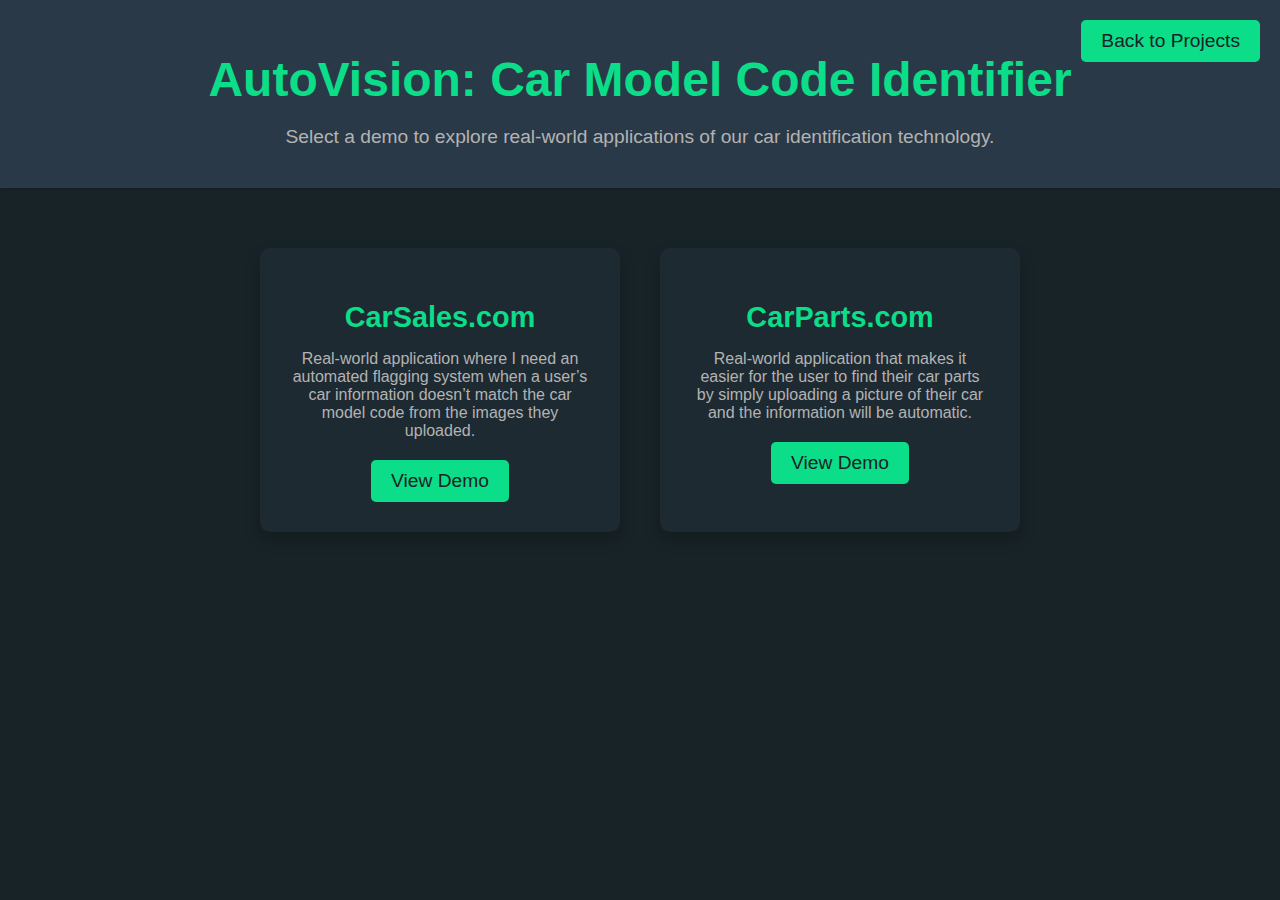
==== AutoVisiondemo.html @ 7e2e2445 "update website" ====
<!DOCTYPE html>
<html lang="en">
<head>
    <meta charset="UTF-8">
    <meta name="viewport" content="width=device-width, initial-scale=1.0">
    <title>AutoVision: Car Model Code Identifier</title>
    <link rel="stylesheet" href="css/landing.css">
    <link rel="stylesheet" href="css/AutoVisiondemo.css">
</head>
<body>
    <div class="header">
        <h1>AutoVision: Car Model Code Identifier</h1>
        <p>Select a demo to explore real-world applications of our car identification technology.</p>
        <div class="nav">
            <a href="projects.html" class="back-to-projects">Back to Projects</a>
            <button id="backToDemos" class="back-to-demos" style="display: none;" onclick="goBack()">Back to Demos</button>
        </div>
    </div>

    <!-- Landing Section -->
    <div id="landing" class="demo-cards">
        <div class="card" onclick="showDemo('carSalesDemo')">
            <h2>CarSales.com</h2>
            <p>Real-world application where I need an automated flagging system when a user’s car information doesn’t match the car model code from the images they uploaded.</p>
            <button class="demo-button">View Demo</button>
        </div>
        <div class="card" onclick="showDemo('carPartsDemo')">
            <h2>CarParts.com</h2>
            <p>Real-world application that makes it easier for the user to find their car parts by simply uploading a picture of their car and the information will be automatic.</p>
            <button class="demo-button">View Demo</button>
        </div>
    </div>

    <!-- Car Sales Demo Section -->
    <div id="carSalesDemo" class="demo-section" style="display: none;">
        <div class="hero">
            <h1>CarSales.com</h1>
            <p>Real-world application where I need an automated flagging system when a user’s car information doesn’t match the car model code from the images they uploaded.</p>
        </div>
        <div class="container">
            <form id="carForm">
                <div class="form-group">
                    <label for="carMake">Car Make</label>
                    <select id="carMake" required>
                        <option value="" disabled selected>Select Car Make</option>
                        <option value="Mercedes">Mercedes</option>
                        <option value="Nissan">Nissan</option>
                        <option value="BMW">BMW</option>
                        <option value="Lexus">Lexus</option>
                    </select>
                </div>
                <div class="form-group">
                    <label for="carYear">Car Year</label>
                    <select id="carYear" required>
                        <option value="" disabled selected>Select Car Year</option>
                        <script>
                            for (let year = 2000; year <= 2024; year++) {
                                document.write('<option value="' + year + '">' + year + '</option>');
                            }
                        </script>
                    </select>
                </div>
                <div class="form-group">
                    <label for="carModel">Car Model</label>
                    <select id="carModel" required>
                        <option value="" disabled selected>Select Car Model</option>
                        <option value="C300" data-make="Mercedes">C300</option>
                        <option value="GLE 350" data-make="Mercedes">GLE 350</option>
                        <option value="Altima" data-make="Nissan">Altima</option>
                        <option value="Sentra" data-make="Nissan">Sentra</option>
                        <option value="M3" data-make="BMW">M3</option>
                        <option value="M2" data-make="BMW">M2</option>
                        <option value="IS 350" data-make="Lexus">IS 350</option>
                        <option value="GS 300" data-make="Lexus">GS 300</option>
                    </select>
                </div>
                <div class="form-group">
                    <label for="carPrice">Price</label>
                    <input type="text" id="carPrice" value="Priceless!" disabled>
                </div>
                <div class="form-group">
                    <label for="carCondition">Condition</label>
                    <input type="text" id="carCondition" value="Like New!" disabled>
                </div>
                <button type="submit" class="submit-button">Submit</button>
            </form>
        </div>
    </div>

    <!-- Car Parts Demo Section -->
    <div id="carPartsDemo" class="demo-section" style="display: none;">
        <div class="hero">
            <h1>CarParts.com</h1>
            <p>Real-world application that makes it easier for the user to find their car parts by simply uploading a picture of their car and the information will be automatic.</p>
        </div>
        <div class="container">
            <!-- Car Parts Demo Content -->
            <p>This section can be filled with content specific to the CarParts.com demo, such as forms or upload features.</p>
        </div>
    </div>

    <script>
        // Function to show selected demo section
        function showDemo(demoId) {
            document.getElementById('landing').style.display = 'none';
            document.getElementById(demoId).style.display = 'block';
            document.getElementById('backToDemos').style.display = 'inline-block'; // Show back to demos button
        }

        // Function to go back to the landing section
        function goBack() {
            document.querySelectorAll('.demo-section').forEach(section => section.style.display = 'none');
            document.getElementById('landing').style.display = 'flex'; // Use flex to maintain proper layout
            document.getElementById('backToDemos').style.display = 'none'; // Hide back to demos button
        }

        // JavaScript to filter car models based on selected make
        document.getElementById('carMake').addEventListener('change', function() {
            const selectedMake = this.value;
            const carModelSelect = document.getElementById('carModel');
            const options = carModelSelect.querySelectorAll('option');

            // Reset selected model
            carModelSelect.value = '';

            options.forEach(option => {
                if (option.getAttribute('data-make') === selectedMake) {
                    option.style.display = 'block';
                } else if (option.value) {
                    option.style.display = 'none';
                }
            });
        });

        // Initialize car models to only show relevant options for the default state
        document.addEventListener('DOMContentLoaded', function() {
            const carModelSelect = document.getElementById('carModel');
            const options = carModelSelect.querySelectorAll('option');
            options.forEach(option => {
                option.style.display = 'none';
            });
        });
    </script>
</body>
</html>
---- css/landing.css ----
/* General Styles */
body, html {
    font-family: 'Montserrat', sans-serif;
    margin: 0;
    padding: 0;
    background: #182327;
    color: white;
    text-align: center;
}

/* Header Styles */
.header {
    padding: 50px 20px;
    background-color: #2a3947;
    margin-bottom: 40px;
    box-shadow: 0 4px 8px rgba(0, 0, 0, 0.2);
    position: relative;
}

.header h1 {
    font-size: 3em;
    margin-bottom: 10px;
    color: #0CDD88;
}

.header p {
    font-size: 1.2em;
    color: #b3b3b3;
}

.nav {
    position: absolute;
    top: 20px;
    right: 20px;
    display: flex;
    gap: 10px;
}

.back-to-projects,
.back-to-demos {
    background-color: #0CDD88;
    color: #182327;
    padding: 10px 20px;
    border-radius: 5px;
    text-decoration: none;
    font-size: 1.2em;
    transition: background-color 0.3s ease;
    border: none;
    cursor: pointer;
}

.back-to-projects:hover,
.back-to-demos:hover {
    background-color: #14b07b;
}

/* Card Styles */
.demo-cards {
    display: flex;
    justify-content: center;
    gap: 40px;
    flex-wrap: wrap;
    padding: 20px;
    margin: 0 auto;
    max-width: 1200px;
}

.card {
    background: #1e2a32;
    padding: 30px;
    border-radius: 10px;
    width: 300px;
    box-shadow: 0 8px 16px rgba(0, 0, 0, 0.2);
    transition: transform 0.3s ease, box-shadow 0.3s ease;
    cursor: pointer;
}

.card:hover {
    transform: translateY(-5px);
    box-shadow: 0 12px 24px rgba(0, 0, 0, 0.3);
}

.card h2 {
    font-size: 1.8em;
    margin-bottom: 15px;
    color: #0CDD88;
}

.card p {
    font-size: 1em;
    color: #b3b3b3;
    margin-bottom: 20px;
}

.demo-button {
    background-color: #0CDD88;
    color: #182327;
    text-decoration: none;
    padding: 10px 20px;
    border-radius: 5px;
    font-size: 1.2em;
    display: inline-block;
    transition: background-color 0.3s ease;
    border: none;
    cursor: pointer;
}

.demo-button:hover {
    background-color: #14b07b;
}

/* Responsive Design */
@media (max-width: 768px) {
    .demo-cards {
        flex-direction: column;
        align-items: center;
    }

    .card {
        width: 80%;
        margin-bottom: 20px;
    }

    .nav {
        flex-direction: column;
        top: auto;
        bottom: 20px;
        right: 20px;
    }
}
---- css/AutoVisiondemo.css ----
/* General Styles */
body, html {
    font-family: 'Montserrat', sans-serif;
    margin: 0;
    padding: 0;
    background: #182327;
    color: white;
}

/* Header Styles */
.header {
    background-color: #2a3947; /* Darker, muted color */
    padding: 20px;
    text-align: center;
    box-shadow: 0 2px 4px rgba(0, 0, 0, 0.1);
}

.nav {
    display: flex;
    justify-content: space-between;
    align-items: center;
}

.logo {
    font-size: 2.5em;
    font-weight: bold;
    color: #0CDD88; /* Updated to the green color */
}

/* Hero Section */
.hero {
    text-align: center;
    margin: 50px 0;
}

.hero h1 {
    font-size: 3.5em;
    font-weight: bold;
    margin-bottom: 10px;
}

.hero p {
    font-size: 1.2em;
    color: #b3b3b3;
}

/* Container Styles */
.container {
    width: 80%;
    margin: 0 auto 40px;
    background: #1e2a32;
    padding: 40px;
    box-shadow: 0 8px 16px rgba(0,0,0,0.2);
    border-radius: 10px;
}

/* Form Group Styles */
.form-group {
    margin-bottom: 20px;
    text-align: left;
}

.form-group label {
    display: block;
    margin-bottom: 8px;
    font-weight: 600;
    color: #0CDD88;
}

.form-group input[type="text"],
.form-group input[type="number"],
.form-group select {
    width: 100%;
    padding: 15px;
    border: none;
    border-radius: 5px;
    font-size: 1em;
    background: #2a3947;
    color: white;
}

.form-group select {
    appearance: none; /* Removes default dropdown arrow for consistency */
    -webkit-appearance: none;
    -moz-appearance: none;
    background-image: url('data:image/svg+xml;utf8,<svg xmlns="http://www.w3.org/2000/svg" viewBox="0 0 140 140" width="24" height="24"><polyline points="30,60 70,100 110,60" stroke="white" stroke-width="10" fill="none" stroke-linecap="round"/></svg>');
    background-repeat: no-repeat;
    background-position: right 10px top 50%;
    background-size: 16px;
}

.form-group input[disabled] {
    background-color: #3a4755;
    color: #888;
}

/* Button Styles */
.submit-button {
    background-color: #0CDD88;
    color: #182327;
    border: none;
    padding: 15px 30px;
    border-radius: 5px;
    cursor: pointer;
    font-size: 1.2em;
    margin-top: 20px;
    transition: background-color 0.3s ease;
}

.submit-button:hover {
    background-color: #14b07b;
}

.back-button {
    background: none;
    color: #0CDD88; /* Updated to the green color */
    border: 2px solid #0CDD88; /* Updated to the green color */
    padding: 10px 20px;
    border-radius: 5px;
    cursor: pointer;
    font-size: 1em;
    transition: background-color 0.3s ease, color 0.3s ease;
}

.back-button:hover {
    background-color: #0CDD88;
    color: #182327;
}

/* Responsive Design */
@media (max-width: 768px) {
    .container {
        width: 90%;
    }

    .hero h1 {
        font-size: 2.5em;
    }

    .submit-button, .back-button {
        font-size: 1em;
        padding: 10px 15px;
    }
}
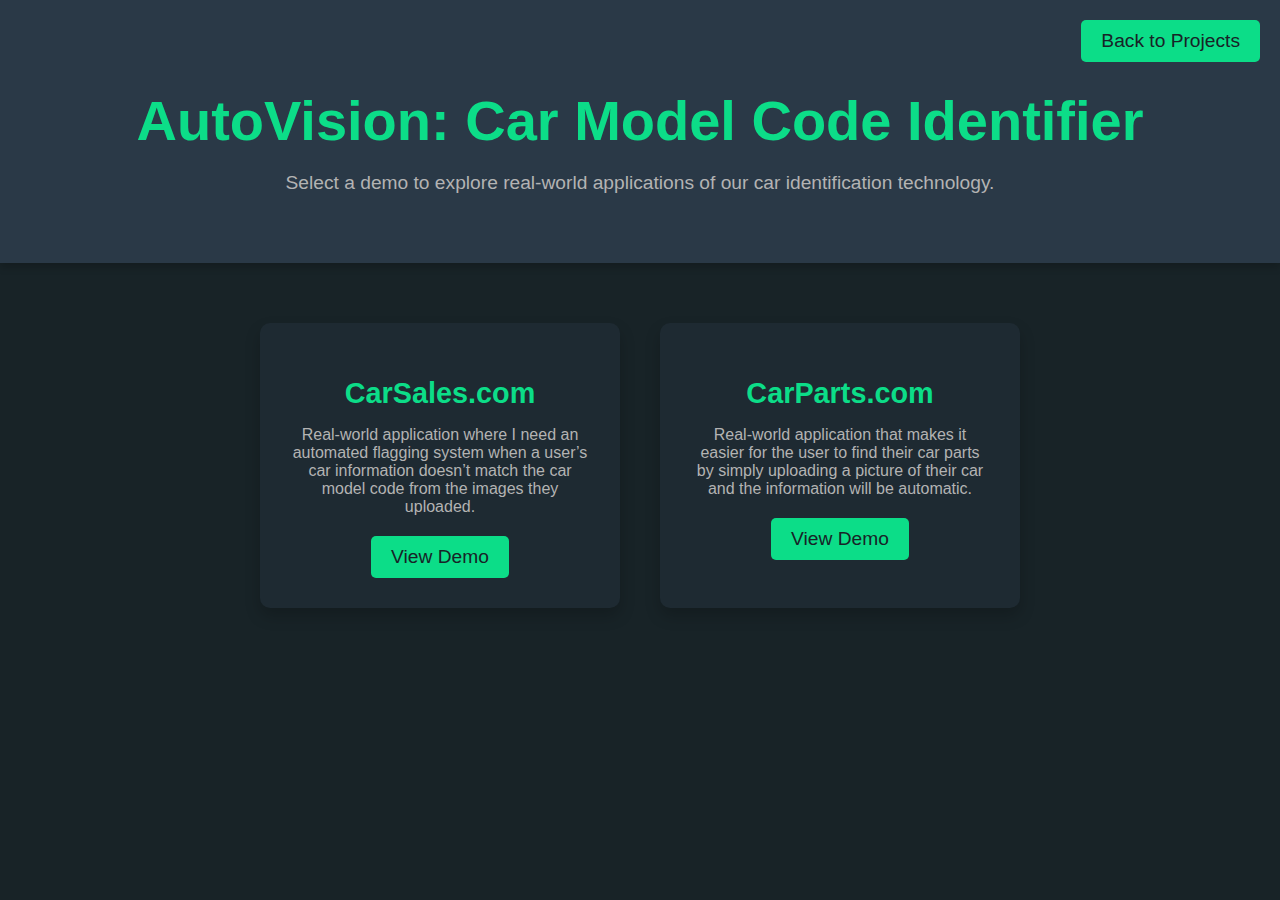
==== commit 25979849: "updating" ====
--- a/AutoVisiondemo.html
+++ b/AutoVisiondemo.html
@@ -4,8 +4,8 @@
     <meta charset="UTF-8">
     <meta name="viewport" content="width=device-width, initial-scale=1.0">
     <title>AutoVision: Car Model Code Identifier</title>
-    <link rel="stylesheet" href="css/landing.css">
-    <link rel="stylesheet" href="css/AutoVisiondemo.css">
+    <link rel="stylesheet" href="css/ProjectDemoCarModelCode.css">
+    
 </head>
 <body>
     <div class="header">
--- a/css/ProjectDemoCarModelCode.css
+++ b/css/ProjectDemoCarModelCode.css
@@ -0,0 +1,252 @@
+/* General Styles */
+body, html {
+    font-family: 'Montserrat', sans-serif;
+    margin: 0;
+    padding: 0;
+    background: #182327;
+    color: white;
+    text-align: center;
+}
+
+/* Header Styles */
+.header {
+    padding: 50px 20px;
+    background-color: #2a3947;
+    margin-bottom: 40px;
+    box-shadow: 0 4px 8px rgba(0, 0, 0, 0.2);
+    position: relative;
+    text-align: center; /* Added from AutoVisiondemo.css */
+}
+
+.header h1 {
+    font-size: 3.5em; /* Larger font from AutoVisiondemo.css */
+    font-weight: bold; /* From AutoVisiondemo.css */
+    margin-bottom: 10px;
+    color: #0CDD88;
+}
+
+.header p {
+    font-size: 1.2em;
+    color: #b3b3b3;
+}
+
+.nav {
+    position: absolute; /* Positioning from landing.css */
+    top: 20px;
+    right: 20px;
+    display: flex;
+    gap: 10px;
+    justify-content: space-between; /* Added from AutoVisiondemo.css */
+    align-items: center; /* Added from AutoVisiondemo.css */
+}
+
+.back-to-projects,
+.back-to-demos {
+    background-color: #0CDD88;
+    color: #182327;
+    padding: 10px 20px;
+    border-radius: 5px;
+    text-decoration: none;
+    font-size: 1.2em;
+    transition: background-color 0.3s ease;
+    border: none;
+    cursor: pointer;
+}
+
+.back-to-projects:hover,
+.back-to-demos:hover {
+    background-color: #14b07b;
+}
+
+.logo {
+    font-size: 2.5em; /* Added from AutoVisiondemo.css */
+    font-weight: bold; /* Added from AutoVisiondemo.css */
+    color: #0CDD88; /* Added from AutoVisiondemo.css */
+}
+
+/* Hero Section */
+.hero {
+    text-align: center;
+    margin: 50px 0;
+}
+
+.hero h1 {
+    font-size: 3.5em;
+    font-weight: bold;
+    margin-bottom: 10px;
+}
+
+.hero p {
+    font-size: 1.2em;
+    color: #b3b3b3;
+}
+
+/* Demo Card Styles */
+.demo-cards {
+    display: flex;
+    justify-content: center;
+    gap: 40px;
+    flex-wrap: wrap;
+    padding: 20px;
+    margin: 0 auto;
+    max-width: 1200px;
+}
+
+.card {
+    background: #1e2a32;
+    padding: 30px;
+    border-radius: 10px;
+    width: 300px;
+    box-shadow: 0 8px 16px rgba(0, 0, 0, 0.2);
+    transition: transform 0.3s ease, box-shadow 0.3s ease;
+    cursor: pointer;
+}
+
+.card:hover {
+    transform: translateY(-5px);
+    box-shadow: 0 12px 24px rgba(0, 0, 0, 0.3);
+}
+
+.card h2 {
+    font-size: 1.8em;
+    margin-bottom: 15px;
+    color: #0CDD88;
+}
+
+.card p {
+    font-size: 1em;
+    color: #b3b3b3;
+    margin-bottom: 20px;
+}
+
+.demo-button {
+    background-color: #0CDD88;
+    color: #182327;
+    text-decoration: none;
+    padding: 10px 20px;
+    border-radius: 5px;
+    font-size: 1.2em;
+    display: inline-block;
+    transition: background-color 0.3s ease;
+    border: none;
+    cursor: pointer;
+}
+
+.demo-button:hover {
+    background-color: #14b07b;
+}
+
+/* Form and Container Styles */
+.container {
+    width: 80%;
+    margin: 0 auto 40px;
+    background: #1e2a32;
+    padding: 40px;
+    box-shadow: 0 8px 16px rgba(0,0,0,0.2);
+    border-radius: 10px;
+}
+
+.form-group {
+    margin-bottom: 20px;
+    text-align: left;
+}
+
+.form-group label {
+    display: block;
+    margin-bottom: 8px;
+    font-weight: 600;
+    color: #0CDD88;
+}
+
+.form-group input[type="text"],
+.form-group input[type="number"],
+.form-group select {
+    width: 100%;
+    padding: 15px;
+    border: none;
+    border-radius: 5px;
+    font-size: 1em;
+    background: #2a3947;
+    color: white;
+}
+
+.form-group select {
+    appearance: none; /* Removes default dropdown arrow for consistency */
+    -webkit-appearance: none;
+    -moz-appearance: none;
+    background-image: url('data:image/svg+xml;utf8,<svg xmlns="http://www.w3.org/2000/svg" viewBox="0 0 140 140" width="24" height="24"><polyline points="30,60 70,100 110,60" stroke="white" stroke-width="10" fill="none" stroke-linecap="round"/></svg>');
+    background-repeat: no-repeat;
+    background-position: right 10px top 50%;
+    background-size: 16px;
+}
+
+.form-group input[disabled] {
+    background-color: #3a4755;
+    color: #888;
+}
+
+/* Button Styles */
+.submit-button {
+    background-color: #0CDD88;
+    color: #182327;
+    border: none;
+    padding: 15px 30px;
+    border-radius: 5px;
+    cursor: pointer;
+    font-size: 1.2em;
+    margin-top: 20px;
+    transition: background-color 0.3s ease;
+}
+
+.submit-button:hover {
+    background-color: #14b07b;
+}
+
+.back-button {
+    background: none;
+    color: #0CDD88; /* Updated to the green color */
+    border: 2px solid #0CDD88; /* Updated to the green color */
+    padding: 10px 20px;
+    border-radius: 5px;
+    cursor: pointer;
+    font-size: 1em;
+    transition: background-color 0.3s ease, color 0.3s ease;
+}
+
+.back-button:hover {
+    background-color: #0CDD88;
+    color: #182327;
+}
+
+/* Responsive Design */
+@media (max-width: 768px) {
+    .demo-cards {
+        flex-direction: column;
+        align-items: center;
+    }
+
+    .card {
+        width: 80%;
+        margin-bottom: 20px;
+    }
+
+    .nav {
+        flex-direction: column;
+        top: auto;
+        bottom: 20px;
+        right: 20px;
+    }
+
+    .container {
+        width: 90%;
+    }
+
+    .hero h1 {
+        font-size: 2.5em;
+    }
+
+    .submit-button, .back-button {
+        font-size: 1em;
+        padding: 10px 15px;
+    }
+}
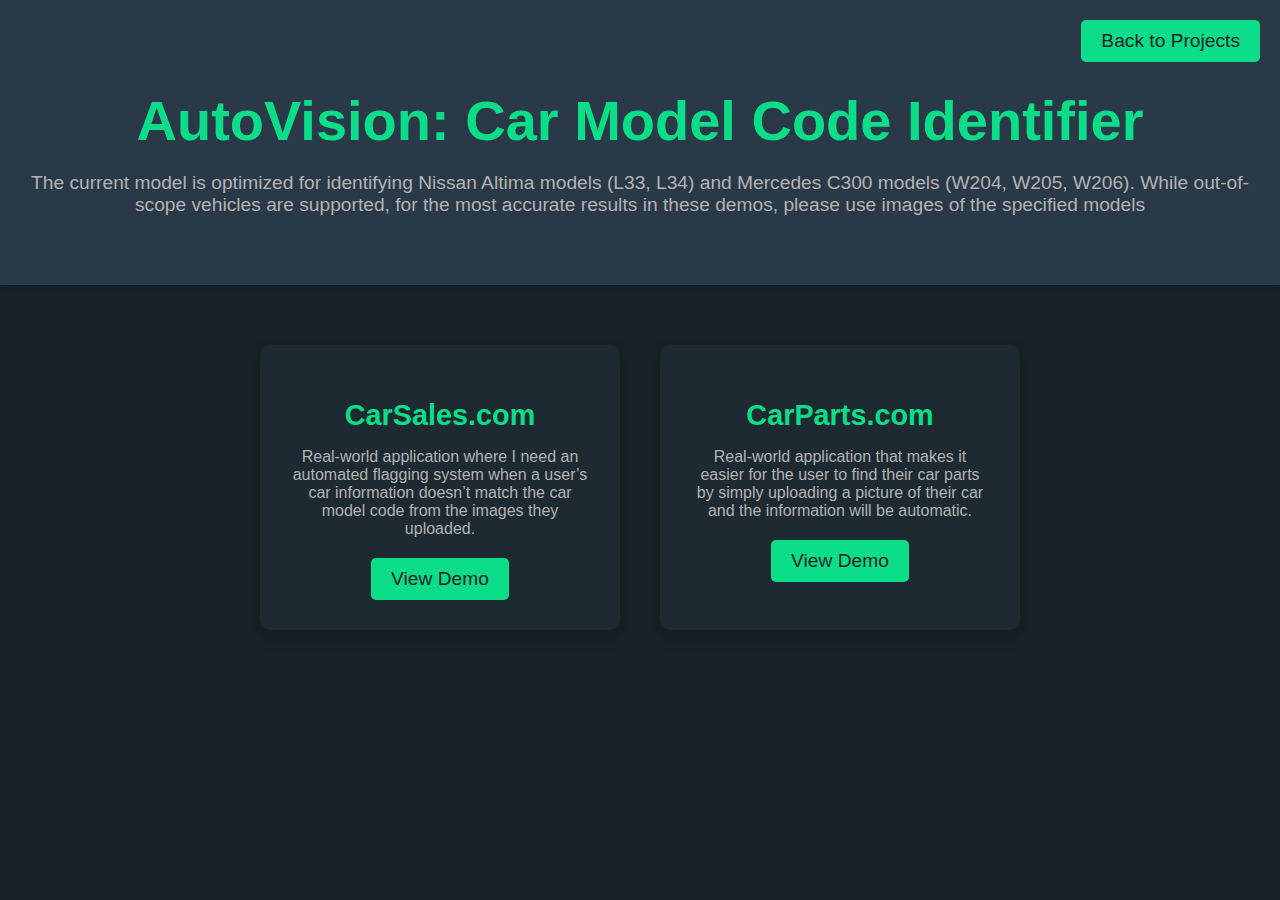
==== commit 278d7659: "Update AutoVisiondemo.html" ====
--- a/AutoVisiondemo.html
+++ b/AutoVisiondemo.html
@@ -5,12 +5,11 @@
     <meta name="viewport" content="width=device-width, initial-scale=1.0">
     <title>AutoVision: Car Model Code Identifier</title>
     <link rel="stylesheet" href="css/ProjectDemoCarModelCode.css">
-    
 </head>
 <body>
     <div class="header">
         <h1>AutoVision: Car Model Code Identifier</h1>
-        <p>Select a demo to explore real-world applications of our car identification technology.</p>
+        <p>The current model is optimized for identifying Nissan Altima models (L33, L34) and Mercedes C300 models (W204, W205, W206). While out-of-scope vehicles are supported, for the most accurate results in these demos, please use images of the specified models</p>
         <div class="nav">
             <a href="projects.html" class="back-to-projects">Back to Projects</a>
             <button id="backToDemos" class="back-to-demos" style="display: none;" onclick="goBack()">Back to Demos</button>
@@ -45,8 +44,6 @@
                         <option value="" disabled selected>Select Car Make</option>
                         <option value="Mercedes">Mercedes</option>
                         <option value="Nissan">Nissan</option>
-                        <option value="BMW">BMW</option>
-                        <option value="Lexus">Lexus</option>
                     </select>
                 </div>
                 <div class="form-group">
@@ -65,14 +62,16 @@
                     <select id="carModel" required>
                         <option value="" disabled selected>Select Car Model</option>
                         <option value="C300" data-make="Mercedes">C300</option>
-                        <option value="GLE 350" data-make="Mercedes">GLE 350</option>
                         <option value="Altima" data-make="Nissan">Altima</option>
-                        <option value="Sentra" data-make="Nissan">Sentra</option>
-                        <option value="M3" data-make="BMW">M3</option>
-                        <option value="M2" data-make="BMW">M2</option>
-                        <option value="IS 350" data-make="Lexus">IS 350</option>
-                        <option value="GS 300" data-make="Lexus">GS 300</option>
                     </select>
+                </div>
+                <div class="form-group">
+                    <label for="carImage">Upload Car Image</label>
+                    <!-- HIDE the original file input -->
+                    <input type="file" id="carImage" accept="image/*" class="file-input" style="display: none;" required>
+                    <!-- Custom button to trigger file upload -->
+                    <button type="button" id="customFileButton" class="submit-button">Choose an Image</button>
+                    <span id="fileName" class="file-name" style="margin-left: 15px;">No file chosen</span>
                 </div>
                 <div class="form-group">
                     <label for="carPrice">Price</label>
@@ -82,8 +81,11 @@
                     <label for="carCondition">Condition</label>
                     <input type="text" id="carCondition" value="Like New!" disabled>
                 </div>
-                <button type="submit" class="submit-button">Submit</button>
+                <button type="submit" id="submitButton" class="submit-button">Submit</button>
             </form>
+            <div id="loader" class="loader" style="display: none;"></div>
+            <!-- Message box with new styles for better formatting -->
+            <div id="validationMessage" class="message-box styled-message-box" style="display: none;"></div>
         </div>
     </div>
 
@@ -94,12 +96,29 @@
             <p>Real-world application that makes it easier for the user to find their car parts by simply uploading a picture of their car and the information will be automatic.</p>
         </div>
         <div class="container">
-            <!-- Car Parts Demo Content -->
             <p>This section can be filled with content specific to the CarParts.com demo, such as forms or upload features.</p>
         </div>
     </div>
 
     <script>
+        // Custom file button logic
+        const fileInput = document.getElementById('carImage');
+        const customFileButton = document.getElementById('customFileButton');
+        const fileNameDisplay = document.getElementById('fileName');
+        const submitButton = document.getElementById('submitButton');
+
+        customFileButton.addEventListener('click', function() {
+            fileInput.click(); // Trigger the hidden file input when the button is clicked
+        });
+
+        fileInput.addEventListener('change', function() {
+            if (fileInput.files[0]) {
+                fileNameDisplay.textContent = fileInput.files[0].name;
+            } else {
+                fileNameDisplay.textContent = 'No file chosen';
+            }
+        });
+
         // Function to show selected demo section
         function showDemo(demoId) {
             document.getElementById('landing').style.display = 'none';
@@ -114,32 +133,130 @@
             document.getElementById('backToDemos').style.display = 'none'; // Hide back to demos button
         }
 
-        // JavaScript to filter car models based on selected make
-        document.getElementById('carMake').addEventListener('change', function() {
-            const selectedMake = this.value;
-            const carModelSelect = document.getElementById('carModel');
-            const options = carModelSelect.querySelectorAll('option');
-
-            // Reset selected model
-            carModelSelect.value = '';
-
-            options.forEach(option => {
-                if (option.getAttribute('data-make') === selectedMake) {
-                    option.style.display = 'block';
-                } else if (option.value) {
-                    option.style.display = 'none';
+        // Function to handle image upload and classification
+        document.getElementById('carForm').addEventListener('submit', function(event) {
+            event.preventDefault();
+
+            const carMake = document.getElementById('carMake').value;
+            const carYear = document.getElementById('carYear').value;
+            const carModel = document.getElementById('carModel').value;
+            const carImage = fileInput.files[0];
+
+            if (!carImage || !carImage.type.startsWith('image/')) {
+                alert('Please upload a valid image file (jpg, png, etc.).');
+                return;
+            }
+
+            // Disable the submit button
+            submitButton.disabled = true;
+            submitButton.style.backgroundColor = '#808080'; // Grey out button
+
+            // Display loader while classifying
+            document.getElementById('loader').style.display = 'block';
+            document.getElementById('validationMessage').style.display = 'none';
+
+            // Read the image as base64
+            const reader = new FileReader();
+            reader.onloadend = function() {
+                const base64Image = reader.result.split(',')[1]; // Remove the data:image/*;base64, part
+                classifyCarImage(base64Image, carMake, carYear, carModel);
+            };
+            reader.readAsDataURL(carImage);
+        });
+
+        function classifyCarImage(base64Image, carMake, carYear, carModel) {
+            const apiUrl = "https://4g5quwvx0f.execute-api.us-east-1.amazonaws.com/prod/classify"; // Your API URL
+
+            fetch(apiUrl, {
+                method: 'POST',
+                headers: {
+                    'Content-Type': 'application/json',
+                },
+                body: JSON.stringify({ image: base64Image })
+            })
+            .then(response => response.json())
+            .then(data => {
+                if (data.error === 'nocardetected') {
+                    showError(null, true); // Show the "no car detected" message
+                } else if (!Array.isArray(data)) {
+                    throw new Error('Unexpected API response format');
+                } else {
+                    const highestConfidenceClass = getHighestConfidenceClass(data);
+                    validateCarInfo(highestConfidenceClass, carMake, carYear, carModel);
+                }
+            })
+            .catch(error => {
+                showError('Error classifying image: ' + error.message);
+                enableSubmitButton();
+            });
+        }
+
+        function getHighestConfidenceClass(classificationResults) {
+            let highestConfidence = 0;
+            let highestClass = null;
+            classificationResults.forEach(result => {
+                const confidence = parseFloat(result.confidence);
+                if (confidence > highestConfidence) {
+                    highestConfidence = confidence;
+                    highestClass = result.class;
                 }
             });
-        });
-
-        // Initialize car models to only show relevant options for the default state
-        document.addEventListener('DOMContentLoaded', function() {
-            const carModelSelect = document.getElementById('carModel');
-            const options = carModelSelect.querySelectorAll('option');
-            options.forEach(option => {
-                option.style.display = 'none';
-            });
-        });
+            return highestClass;
+        }
+
+        function validateCarInfo(classCode, carMake, carYear, carModel) {
+            const carData = {
+                "L33": { make: "Nissan", model: "Altima", years: [2012, 2013, 2014, 2015, 2016, 2017, 2018] },
+                "L34": { make: "Nissan", model: "Altima", years: [2019, 2020, 2021, 2022, 2023, 2024] },
+                "W206": { make: "Mercedes", model: "C300", years: [2021, 2022, 2023, 2024] },
+                "W205": { make: "Mercedes", model: "C300", years: [2014, 2015, 2016, 2017, 2018, 2019, 2020, 2021] },
+                "W204": { make: "Mercedes", model: "C300", years: [2007, 2008, 2009, 2010, 2011, 2012, 2013, 2014] },
+            };
+
+            const selectedCar = carData[classCode];
+            let validationMessage = '';
+
+            if (selectedCar) {
+                if (selectedCar.make !== carMake || selectedCar.model !== carModel || !selectedCar.years.includes(parseInt(carYear))) {
+                    validationMessage = `Mismatch detected! The uploaded car image corresponds to a ${selectedCar.make} ${selectedCar.model} (${classCode}), but the form data indicates a different car.`;
+                    showError(validationMessage);
+                } else {
+                    validationMessage = `Success! The uploaded car image matches the form data: ${selectedCar.make} ${selectedCar.model} (${classCode}) from years ${selectedCar.years[0]} - ${selectedCar.years[selectedCar.years.length - 1]}.`;
+                    showSuccess(validationMessage);
+                }
+            } else {
+                validationMessage = 'Car classification is out of scope.';
+                showError(validationMessage);
+            }
+            enableSubmitButton();
+        }
+
+        // Display error message
+        function showError(message, isNoCarDetected = false) {
+            const validationMessage = document.getElementById('validationMessage');
+            if (isNoCarDetected) {
+                // Custom "No car detected" message
+                message = "No car detected in the uploaded image. Please ensure the car is centered, and for best results, use an image of the front or back of the car.";
+            }
+            validationMessage.style.color = '#f00';
+            validationMessage.textContent = message;
+            validationMessage.style.display = 'block';
+        }
+
+        // Display success message
+        function showSuccess(message) {
+            const validationMessage = document.getElementById('validationMessage');
+            validationMessage.style.color = '#0CDD88';
+            validationMessage.textContent = message;
+            validationMessage.style.display = 'block';
+        }
+
+        // Enable submit button
+        function enableSubmitButton() {
+            submitButton.disabled = false;
+            submitButton.style.backgroundColor = '#0CDD88'; // Restore original color
+            document.getElementById('loader').style.display = 'none';
+        }
     </script>
 </body>
 </html>
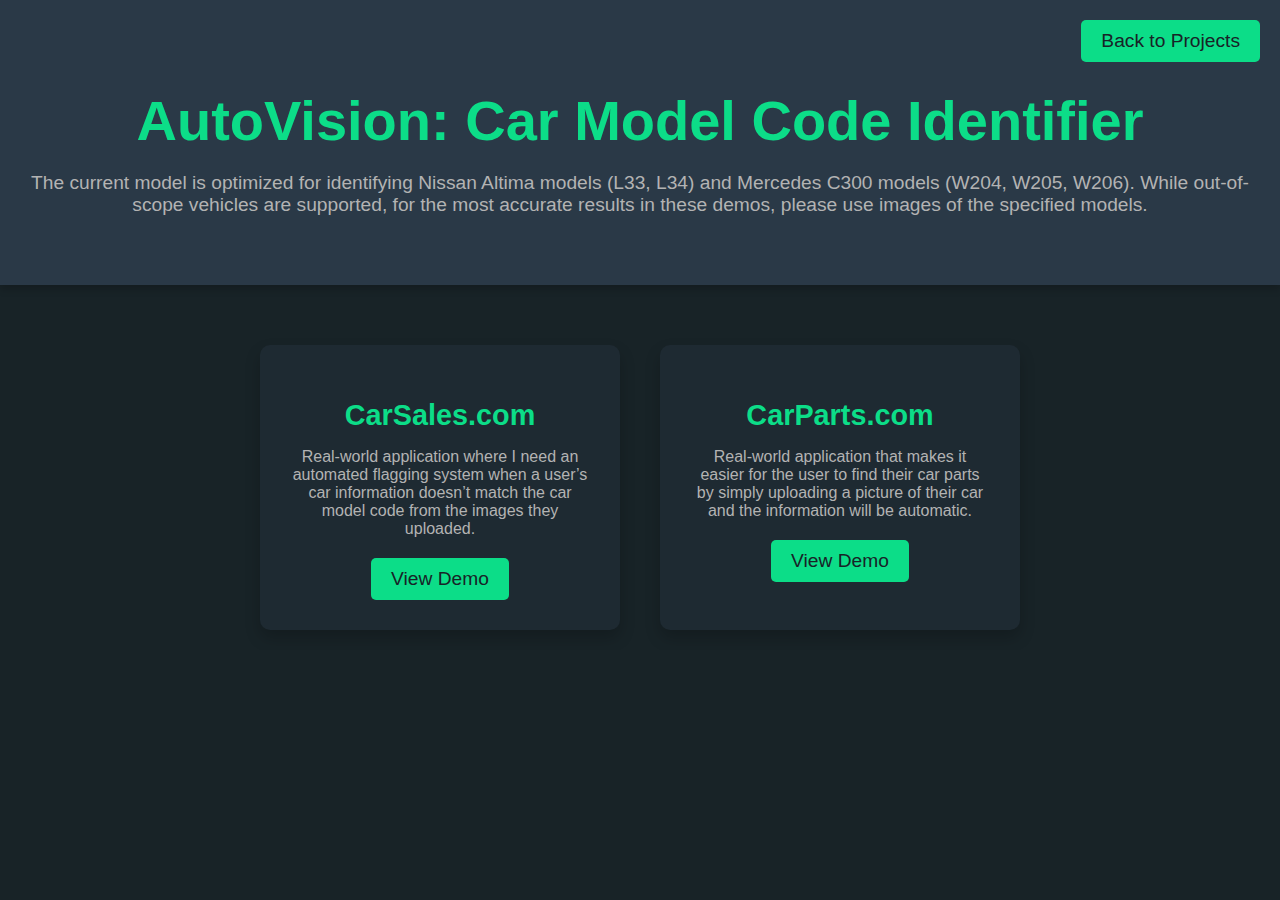
==== commit 5a19de2f: "carparts" ====
--- a/AutoVisiondemo.html
+++ b/AutoVisiondemo.html
@@ -4,12 +4,20 @@
     <meta charset="UTF-8">
     <meta name="viewport" content="width=device-width, initial-scale=1.0">
     <title>AutoVision: Car Model Code Identifier</title>
-    <link rel="stylesheet" href="css/ProjectDemoCarModelCode.css">
+    <link rel="stylesheet" href="css/AutoVisiondemo.css">
+    <style>
+        /* Add styling to constrain image sizes */
+        .part-image {
+            max-width: 300px;
+            max-height: 300px;
+            object-fit: cover; /* Ensures images maintain aspect ratio */
+        }
+    </style>
 </head>
 <body>
     <div class="header">
         <h1>AutoVision: Car Model Code Identifier</h1>
-        <p>The current model is optimized for identifying Nissan Altima models (L33, L34) and Mercedes C300 models (W204, W205, W206). While out-of-scope vehicles are supported, for the most accurate results in these demos, please use images of the specified models</p>
+        <p>The current model is optimized for identifying Nissan Altima models (L33, L34) and Mercedes C300 models (W204, W205, W206). While out-of-scope vehicles are supported, for the most accurate results in these demos, please use images of the specified models.</p>
         <div class="nav">
             <a href="projects.html" class="back-to-projects">Back to Projects</a>
             <button id="backToDemos" class="back-to-demos" style="display: none;" onclick="goBack()">Back to Demos</button>
@@ -30,142 +38,105 @@
         </div>
     </div>
 
-    <!-- Car Sales Demo Section -->
-    <div id="carSalesDemo" class="demo-section" style="display: none;">
-        <div class="hero">
-            <h1>CarSales.com</h1>
-            <p>Real-world application where I need an automated flagging system when a user’s car information doesn’t match the car model code from the images they uploaded.</p>
-        </div>
-        <div class="container">
-            <form id="carForm">
-                <div class="form-group">
-                    <label for="carMake">Car Make</label>
-                    <select id="carMake" required>
-                        <option value="" disabled selected>Select Car Make</option>
-                        <option value="Mercedes">Mercedes</option>
-                        <option value="Nissan">Nissan</option>
-                    </select>
-                </div>
-                <div class="form-group">
-                    <label for="carYear">Car Year</label>
-                    <select id="carYear" required>
-                        <option value="" disabled selected>Select Car Year</option>
-                        <script>
-                            for (let year = 2000; year <= 2024; year++) {
-                                document.write('<option value="' + year + '">' + year + '</option>');
-                            }
-                        </script>
-                    </select>
-                </div>
-                <div class="form-group">
-                    <label for="carModel">Car Model</label>
-                    <select id="carModel" required>
-                        <option value="" disabled selected>Select Car Model</option>
-                        <option value="C300" data-make="Mercedes">C300</option>
-                        <option value="Altima" data-make="Nissan">Altima</option>
-                    </select>
-                </div>
-                <div class="form-group">
-                    <label for="carImage">Upload Car Image</label>
-                    <!-- HIDE the original file input -->
-                    <input type="file" id="carImage" accept="image/*" class="file-input" style="display: none;" required>
-                    <!-- Custom button to trigger file upload -->
-                    <button type="button" id="customFileButton" class="submit-button">Choose an Image</button>
-                    <span id="fileName" class="file-name" style="margin-left: 15px;">No file chosen</span>
-                </div>
-                <div class="form-group">
-                    <label for="carPrice">Price</label>
-                    <input type="text" id="carPrice" value="Priceless!" disabled>
-                </div>
-                <div class="form-group">
-                    <label for="carCondition">Condition</label>
-                    <input type="text" id="carCondition" value="Like New!" disabled>
-                </div>
-                <button type="submit" id="submitButton" class="submit-button">Submit</button>
-            </form>
-            <div id="loader" class="loader" style="display: none;"></div>
-            <!-- Message box with new styles for better formatting -->
-            <div id="validationMessage" class="message-box styled-message-box" style="display: none;"></div>
-        </div>
-    </div>
-
     <!-- Car Parts Demo Section -->
     <div id="carPartsDemo" class="demo-section" style="display: none;">
         <div class="hero">
             <h1>CarParts.com</h1>
-            <p>Real-world application that makes it easier for the user to find their car parts by simply uploading a picture of their car and the information will be automatic.</p>
+            <p>Upload a picture of your car, and we’ll find the parts for your car model automatically.</p>
         </div>
         <div class="container">
-            <p>This section can be filled with content specific to the CarParts.com demo, such as forms or upload features.</p>
+            <form id="carPartsForm">
+                <div class="form-group">
+                    <label for="carPartsImage">Upload Car Image</label>
+                    <input type="file" id="carPartsImage" accept="image/*" class="file-input" style="display: none;" required>
+                    <button type="button" id="customPartsFileButton" class="submit-button">Choose an Image</button>
+                    <span id="filePartsName" class="file-name" style="margin-left: 15px;">No file chosen</span>
+                </div>
+                <button type="submit" id="submitPartsButton" class="submit-button">Submit</button>
+            </form>
+            <div id="loaderParts" class="loader" style="display: none;"></div>
+            <div id="carPartsResults" class="message-box styled-message-box" style="display: none;"></div>
+        </div>
+        <div id="carPartsSection" class="container" style="display: none;">
+            <h2>Parts for <span id="classifiedCarModel"></span></h2> <!-- Dynamic car model display -->
+            <div class="demo-cards">
+                <div class="card">
+                    <img id="frontBumperImage" src="" alt="Front Bumper" class="part-image">
+                    <h2>Front Bumper</h2>
+                    <p>Durable, OEM replacement bumper.</p>
+                </div>
+                <div class="card">
+                    <img id="headlightImage" src="" alt="Headlight" class="part-image">
+                    <h2>Headlight</h2>
+                    <p>Clear lens headlight for perfect visibility.</p>
+                </div>
+                <div class="card">
+                    <img id="rearLightImage" src="" alt="Rear Light" class="part-image">
+                    <h2>Rear Light</h2>
+                    <p>Reliable, OEM rear light.</p>
+                </div>
+            </div>
         </div>
     </div>
 
     <script>
-        // Custom file button logic
-        const fileInput = document.getElementById('carImage');
-        const customFileButton = document.getElementById('customFileButton');
-        const fileNameDisplay = document.getElementById('fileName');
-        const submitButton = document.getElementById('submitButton');
-
-        customFileButton.addEventListener('click', function() {
-            fileInput.click(); // Trigger the hidden file input when the button is clicked
+        // Handle custom upload button for CarParts
+        const filePartsInput = document.getElementById('carPartsImage');
+        const customPartsFileButton = document.getElementById('customPartsFileButton');
+        const filePartsNameDisplay = document.getElementById('filePartsName');
+        const submitPartsButton = document.getElementById('submitPartsButton');
+        const loaderParts = document.getElementById('loaderParts');
+        const classifiedCarModelDisplay = document.getElementById('classifiedCarModel');
+
+        const frontBumperImage = document.getElementById('frontBumperImage');
+        const headlightImage = document.getElementById('headlightImage');
+        const rearLightImage = document.getElementById('rearLightImage');
+
+        const imagesPath = 'images/'; // Path to your images folder
+
+        // Check if customPartsFileButton exists to prevent addEventListener error
+        if (customPartsFileButton) {
+            customPartsFileButton.addEventListener('click', function() {
+                filePartsInput.click();
+            });
+        }
+
+        filePartsInput.addEventListener('change', function() {
+            if (filePartsInput.files[0]) {
+                filePartsNameDisplay.textContent = filePartsInput.files[0].name;
+            } else {
+                filePartsNameDisplay.textContent = 'No file chosen';
+            }
         });
 
-        fileInput.addEventListener('change', function() {
-            if (fileInput.files[0]) {
-                fileNameDisplay.textContent = fileInput.files[0].name;
-            } else {
-                fileNameDisplay.textContent = 'No file chosen';
-            }
+        // CarParts form submit handler
+        document.getElementById('carPartsForm').addEventListener('submit', function(event) {
+            event.preventDefault();
+
+            const carImage = filePartsInput.files[0];
+            if (!carImage) {
+                alert('Please upload an image.');
+                return;
+            }
+
+            // Disable button and show loader
+            submitPartsButton.disabled = true;
+            submitPartsButton.style.backgroundColor = '#808080';
+            loaderParts.style.display = 'block';
+
+            resizeImage(carImage, 1024, 1024, function(resizedBlob) {
+                const reader = new FileReader();
+                reader.onloadend = function() {
+                    const base64Image = reader.result.split(',')[1];
+                    classifyCarImageForParts(base64Image);
+                };
+                reader.readAsDataURL(resizedBlob);
+            });
         });
 
-        // Function to show selected demo section
-        function showDemo(demoId) {
-            document.getElementById('landing').style.display = 'none';
-            document.getElementById(demoId).style.display = 'block';
-            document.getElementById('backToDemos').style.display = 'inline-block'; // Show back to demos button
-        }
-
-        // Function to go back to the landing section
-        function goBack() {
-            document.querySelectorAll('.demo-section').forEach(section => section.style.display = 'none');
-            document.getElementById('landing').style.display = 'flex'; // Use flex to maintain proper layout
-            document.getElementById('backToDemos').style.display = 'none'; // Hide back to demos button
-        }
-
-        // Function to handle image upload and classification
-        document.getElementById('carForm').addEventListener('submit', function(event) {
-            event.preventDefault();
-
-            const carMake = document.getElementById('carMake').value;
-            const carYear = document.getElementById('carYear').value;
-            const carModel = document.getElementById('carModel').value;
-            const carImage = fileInput.files[0];
-
-            if (!carImage || !carImage.type.startsWith('image/')) {
-                alert('Please upload a valid image file (jpg, png, etc.).');
-                return;
-            }
-
-            // Disable the submit button
-            submitButton.disabled = true;
-            submitButton.style.backgroundColor = '#808080'; // Grey out button
-
-            // Display loader while classifying
-            document.getElementById('loader').style.display = 'block';
-            document.getElementById('validationMessage').style.display = 'none';
-
-            // Read the image as base64
-            const reader = new FileReader();
-            reader.onloadend = function() {
-                const base64Image = reader.result.split(',')[1]; // Remove the data:image/*;base64, part
-                classifyCarImage(base64Image, carMake, carYear, carModel);
-            };
-            reader.readAsDataURL(carImage);
-        });
-
-        function classifyCarImage(base64Image, carMake, carYear, carModel) {
-            const apiUrl = "https://4g5quwvx0f.execute-api.us-east-1.amazonaws.com/prod/classify"; // Your API URL
+        // Classify the car image using the API
+        function classifyCarImageForParts(base64Image) {
+            const apiUrl = "https://4g5quwvx0f.execute-api.us-east-1.amazonaws.com/prod/classify";
 
             fetch(apiUrl, {
                 method: 'POST',
@@ -177,17 +148,21 @@
             .then(response => response.json())
             .then(data => {
                 if (data.error === 'nocardetected') {
-                    showError(null, true); // Show the "no car detected" message
+                    showError("No car detected in the uploaded image. Please ensure the car is centered.");
                 } else if (!Array.isArray(data)) {
                     throw new Error('Unexpected API response format');
                 } else {
                     const highestConfidenceClass = getHighestConfidenceClass(data);
-                    validateCarInfo(highestConfidenceClass, carMake, carYear, carModel);
+                    displayCarParts(highestConfidenceClass);
                 }
             })
             .catch(error => {
                 showError('Error classifying image: ' + error.message);
-                enableSubmitButton();
+            })
+            .finally(() => {
+                loaderParts.style.display = 'none'; // Hide loader
+                submitPartsButton.disabled = false; // Re-enable submit button
+                submitPartsButton.style.backgroundColor = ''; // Restore button color
             });
         }
 
@@ -204,58 +179,118 @@
             return highestClass;
         }
 
-        function validateCarInfo(classCode, carMake, carYear, carModel) {
-            const carData = {
-                "L33": { make: "Nissan", model: "Altima", years: [2012, 2013, 2014, 2015, 2016, 2017, 2018] },
-                "L34": { make: "Nissan", model: "Altima", years: [2019, 2020, 2021, 2022, 2023, 2024] },
-                "W206": { make: "Mercedes", model: "C300", years: [2021, 2022, 2023, 2024] },
-                "W205": { make: "Mercedes", model: "C300", years: [2014, 2015, 2016, 2017, 2018, 2019, 2020, 2021] },
-                "W204": { make: "Mercedes", model: "C300", years: [2007, 2008, 2009, 2010, 2011, 2012, 2013, 2014] },
-            };
-
-            const selectedCar = carData[classCode];
-            let validationMessage = '';
-
-            if (selectedCar) {
-                if (selectedCar.make !== carMake || selectedCar.model !== carModel || !selectedCar.years.includes(parseInt(carYear))) {
-                    validationMessage = `Mismatch detected! The uploaded car image corresponds to a ${selectedCar.make} ${selectedCar.model} (${classCode}), but the form data indicates a different car.`;
-                    showError(validationMessage);
-                } else {
-                    validationMessage = `Success! The uploaded car image matches the form data: ${selectedCar.make} ${selectedCar.model} (${classCode}) from years ${selectedCar.years[0]} - ${selectedCar.years[selectedCar.years.length - 1]}.`;
-                    showSuccess(validationMessage);
-                }
-            } else {
-                validationMessage = 'Car classification is out of scope.';
-                showError(validationMessage);
-            }
-            enableSubmitButton();
-        }
-
-        // Display error message
-        function showError(message, isNoCarDetected = false) {
-            const validationMessage = document.getElementById('validationMessage');
-            if (isNoCarDetected) {
-                // Custom "No car detected" message
-                message = "No car detected in the uploaded image. Please ensure the car is centered, and for best results, use an image of the front or back of the car.";
-            }
+        // Display car parts based on classification
+        function displayCarParts(carModel) {
+            let displayModel = ''; // Full display name
+
+            // Update displayModel based on car model classification
+            if (carModel === 'W204') {
+                displayModel = 'Mercedes C300 (W204)';
+                frontBumperImage.src = imagesPath + 'c300-w204-front-bumper.jpg';
+                headlightImage.src = imagesPath + 'c300-w204-headlight.jpg';
+                rearLightImage.src = imagesPath + 'c300-w204-rear-light.jpg';
+            } else if (carModel === 'L33') {
+                displayModel = 'Nissan Altima (L33)';
+                frontBumperImage.src = imagesPath + 'altima-l33-front-bumper.jpg';
+                headlightImage.src = imagesPath + 'altima-l33-headlight.jpg';
+                rearLightImage.src = imagesPath + 'altima-l33-rear-light.jpg';
+            } else if (carModel === 'L34') {
+                displayModel = 'Nissan Altima (L34)';
+                frontBumperImage.src = imagesPath + 'altima-l34-front-bumper.jpg';
+                headlightImage.src = imagesPath + 'altima-l34-headlight.jpg';
+                rearLightImage.src = imagesPath + 'altima-l34-rear-light.jpg';
+            } else if (carModel === 'W205') {
+                displayModel = 'Mercedes C300 (W205)';
+                frontBumperImage.src = imagesPath + 'c300-w205-front-bumper.jpg';
+                headlightImage.src = imagesPath + 'c300-w205-headlight.jpg';
+                rearLightImage.src = imagesPath + 'c300-w205-rear-light.jpg';
+            } else if (carModel === 'W206') {
+                displayModel = 'Mercedes C300 (W206)';
+                frontBumperImage.src = imagesPath + 'c300-w206-front-bumper.jpg';
+                headlightImage.src = imagesPath + 'c300-w206-headlight.jpg';
+                rearLightImage.src = imagesPath + 'c300-w206-rear-light.jpg';
+            }
+
+            classifiedCarModelDisplay.textContent = displayModel; // Display full car model with code
+            document.getElementById('carPartsSection').style.display = 'block';
+        }
+
+        // Show error messages
+        function showError(message) {
+            const validationMessage = document.getElementById('carPartsResults');
             validationMessage.style.color = '#f00';
+            validationMessage.style.backgroundColor = '#ffe6e6';
+            validationMessage.style.border = '2px solid #ff0000';
             validationMessage.textContent = message;
             validationMessage.style.display = 'block';
         }
 
-        // Display success message
-        function showSuccess(message) {
-            const validationMessage = document.getElementById('validationMessage');
-            validationMessage.style.color = '#0CDD88';
-            validationMessage.textContent = message;
-            validationMessage.style.display = 'block';
-        }
-
-        // Enable submit button
-        function enableSubmitButton() {
-            submitButton.disabled = false;
-            submitButton.style.backgroundColor = '#0CDD88'; // Restore original color
-            document.getElementById('loader').style.display = 'none';
+        // Reuse custom upload button from CarSales
+        const fileInput = document.getElementById('carImage');
+        const customFileButton = document.getElementById('customFileButton');
+        const fileNameDisplay = document.getElementById('fileName');
+
+        // Only add event listeners if elements exist
+        if (customFileButton) {
+            customFileButton.addEventListener('click', function() {
+                fileInput.click();
+            });
+        }
+
+        fileInput.addEventListener('change', function() {
+            if (fileInput.files[0]) {
+                fileNameDisplay.textContent = fileInput.files[0].name;
+            } else {
+                fileNameDisplay.textContent = 'No file chosen';
+            }
+        });
+
+        function showDemo(demoId) {
+            document.getElementById('landing').style.display = 'none';
+            document.getElementById(demoId).style.display = 'block';
+            document.getElementById('backToDemos').style.display = 'inline-block';
+        }
+
+        function goBack() {
+            document.querySelectorAll('.demo-section').forEach(section => section.style.display = 'none');
+            document.getElementById('landing').style.display = 'flex';
+            document.getElementById('backToDemos').style.display = 'none';
+        }
+
+        function resizeImage(file, maxWidth, maxHeight, callback) {
+            const reader = new FileReader();
+            reader.onload = function(event) {
+                const img = new Image();
+                img.src = event.target.result;
+
+                img.onload = function() {
+                    const canvas = document.createElement('canvas');
+                    let width = img.width;
+                    let height = img.height;
+
+                    if (width > height) {
+                        if (width > maxWidth) {
+                            height = Math.round((height *= maxWidth / width));
+                            width = maxWidth;
+                        }
+                    } else {
+                        if (height > maxHeight) {
+                            width = Math.round((width *= maxHeight / height));
+                            height = maxHeight;
+                        }
+                    }
+
+                    canvas.width = width;
+                    canvas.height = height;
+                    const ctx = canvas.getContext('2d');
+                    ctx.drawImage(img, 0, 0, width, height);
+
+                    canvas.toBlob(function(blob) {
+                        callback(blob);
+                    }, 'image/jpeg', 0.8);
+                };
+            };
+            reader.readAsDataURL(file);
         }
     </script>
 </body>
--- a/css/AutoVisiondemo.css
+++ b/css/AutoVisiondemo.css
@@ -0,0 +1,315 @@
+/* General Styles */
+body, html {
+    font-family: 'Montserrat', sans-serif;
+    margin: 0;
+    padding: 0;
+    background: #182327;
+    color: white;
+    overflow-x: hidden;
+    text-align: center;
+}
+
+/* Header Styles */
+.header {
+    padding: 50px 20px;
+    background-color: #2a3947;
+    margin-bottom: 40px;
+    box-shadow: 0 4px 8px rgba(0, 0, 0, 0.2);
+    position: relative;
+    text-align: center;
+}
+
+.header h1 {
+    font-size: 3.5em;
+    font-weight: bold;
+    margin-bottom: 10px;
+    color: #0CDD88;
+}
+
+.header p {
+    font-size: 1.2em;
+    color: #b3b3b3;
+}
+
+.nav {
+    position: absolute;
+    top: 20px;
+    right: 20px;
+    display: flex;
+    gap: 10px;
+    justify-content: space-between;
+    align-items: center;
+}
+
+.back-to-projects,
+.back-to-demos {
+    background-color: #0CDD88;
+    color: #182327;
+    padding: 10px 20px;
+    border-radius: 5px;
+    text-decoration: none;
+    font-size: 1.2em;
+    transition: background-color 0.3s ease;
+    border: none;
+    cursor: pointer;
+}
+
+.back-to-projects:hover,
+.back-to-demos:hover {
+    background-color: #14b07b;
+}
+
+/* Hero Section */
+.hero {
+    text-align: center;
+    margin: 50px 0;
+}
+
+.hero h1 {
+    font-size: 3.5em;
+    font-weight: bold;
+    margin-bottom: 10px;
+}
+
+.hero p {
+    font-size: 1.2em;
+    color: #b3b3b3;
+}
+
+/* Demo Card Styles */
+.demo-cards {
+    display: flex;
+    justify-content: center;
+    gap: 40px;
+    flex-wrap: wrap;
+    padding: 20px;
+    margin: 0 auto;
+    max-width: 1200px;
+    overflow-x: hidden;
+}
+
+.card {
+    background: #1e2a32;
+    padding: 30px;
+    border-radius: 10px;
+    width: 300px;
+    box-shadow: 0 8px 16px rgba(0, 0, 0, 0.2);
+    transition: transform 0.3s ease, box-shadow 0.3s ease;
+    cursor: pointer;
+}
+
+.card:hover {
+    transform: translateY(-5px);
+    box-shadow: 0 12px 24px rgba(0, 0, 0, 0.3);
+}
+
+.card h2 {
+    font-size: 1.8em;
+    margin-bottom: 15px;
+    color: #0CDD88;
+}
+
+.card p {
+    font-size: 1em;
+    color: #b3b3b3;
+    margin-bottom: 20px;
+}
+
+.demo-button {
+    background-color: #0CDD88;
+    color: #182327;
+    text-decoration: none;
+    padding: 10px 20px;
+    border-radius: 5px;
+    font-size: 1.2em;
+    display: inline-block;
+    transition: background-color 0.3s ease;
+    border: none;
+    cursor: pointer;
+}
+
+.demo-button:hover {
+    background-color: #14b07b;
+}
+
+/* Form and Container Styles */
+.container {
+    width: 100%;
+    max-width: 1100px;  /* Increased max-width for desktop */
+    margin: 0 auto 40px;
+    background: #1e2a32;
+    padding: 40px;
+    box-shadow: 0 8px 16px rgba(0, 0, 0, 0.2);
+    border-radius: 10px;
+    text-align: center;
+    overflow-x: hidden;
+}
+
+/* Form Group Styles */
+.form-group {
+    margin-bottom: 20px;
+    text-align: left;
+}
+
+.form-group label {
+    display: block;
+    margin-bottom: 8px;
+    font-weight: 600;
+    color: #0CDD88;
+}
+
+.form-group input[type="text"],
+.form-group input[type="number"],
+.form-group select {
+    width: 100%;
+    padding: 15px;
+    border: none;
+    border-radius: 5px;
+    font-size: 1em;
+    background: #2a3947;
+    color: white;
+}
+
+.form-group select {
+    appearance: none;
+    background-image: url('data:image/svg+xml;utf8,<svg xmlns="http://www.w3.org/2000/svg" viewBox="0 0 140 140" width="24" height="24"><polyline points="30,60 70,100 110,60" stroke="white" stroke-width="10" fill="none" stroke-linecap="round"/></svg>');
+    background-repeat: no-repeat;
+    background-position: right 10px top 50%;
+    background-size: 16px;
+}
+
+.form-group input[disabled] {
+    background-color: #3a4755;
+    color: #888;
+}
+
+.file-name {
+    font-size: 1em;
+    color: #b3b3b3;
+}
+
+/* Button Styles */
+.submit-button {
+    background-color: #0CDD88;
+    color: #182327;
+    border: none;
+    padding: 15px 30px;
+    border-radius: 5px;
+    cursor: pointer;
+    font-size: 1.2em;
+    margin-top: 20px;
+    transition: background-color 0.3s ease;
+}
+
+.submit-button:hover {
+    background-color: #14b07b;
+}
+
+.back-button {
+    background: none;
+    color: #0CDD88;
+    border: 2px solid #0CDD88;
+    padding: 10px 20px;
+    border-radius: 5px;
+    cursor: pointer;
+    font-size: 1em;
+    transition: background-color 0.3s ease, color 0.3s ease;
+}
+
+.back-button:hover {
+    background-color: #0CDD88;
+    color: #182327;
+}
+
+/* Styled Message Box */
+.styled-message-box {
+    background-color: rgba(30, 42, 50, 0.8);
+    border: 1px solid #0CDD88;
+    color: #0CDD88;
+    padding: 15px 25px;
+    margin-top: 20px;
+    border-radius: 10px;
+    box-shadow: 0 4px 12px rgba(0, 0, 0, 0.1);
+    font-size: 1.2em;
+    max-width: 90%;
+    margin-left: auto;
+    margin-right: auto;
+    text-align: center;
+}
+
+/* Loading Spinner */
+.loader {
+    border: 6px solid #f3f3f3;
+    border-top: 6px solid #0CDD88;
+    border-radius: 50%;
+    width: 50px;
+    height: 50px;
+    animation: spin 1s linear infinite;
+    margin: 20px auto;
+}
+
+@keyframes spin {
+    0% { transform: rotate(0deg); }
+    100% { transform: rotate(360deg); }
+}
+
+/* RESPONSIVE DESIGN FOR MOBILE AND TABLETS */
+@media (max-width: 768px) {
+    /* Adjust title size and padding for mobile */
+    .header h1 {
+        font-size: 2em; /* Smaller title for mobile */
+        margin: 0 auto;
+    }
+
+    .header p {
+        font-size: 1em; /* Smaller subtitle for mobile */
+        margin: 0 auto;
+    }
+
+    /* Center nav buttons for mobile */
+    .nav {
+        flex-direction: column; /* Stack buttons vertically */
+        margin-top: 10px;
+        position: static; /* Ensure they don't overlap */
+    }
+
+    .back-to-projects,
+    .back-to-demos {
+        padding: 8px 15px; /* Reduce padding for mobile */
+        font-size: 1em; /* Smaller font size for buttons */
+    }
+
+    /* Adjust container size for mobile */
+    .container {
+        width: 90%; /* Keep container width from touching edges */
+        padding: 20px; /* Reduce padding for mobile */
+    }
+
+    .submit-button {
+        font-size: 1em; /* Smaller button for mobile */
+        padding: 10px 15px;
+        margin-top: 15px;
+    }
+
+    .styled-message-box {
+        padding: 10px 15px;
+        font-size: 1em; /* Smaller message box text */
+    }
+
+    /* Fix positioning of "Priceless" and "Like New" fields */
+    .form-group input[disabled] {
+        width: 100%; /* Ensure disabled fields are full width */
+        box-sizing: border-box; /* Ensure padding doesn't cause overflow */
+    }
+
+    /* Cards for mobile */
+    .card {
+        width: 100%; /* Full width on mobile */
+        margin-bottom: 20px;
+    }
+
+    .demo-button {
+        font-size: 1em; /* Adjust button size */
+        padding: 10px 15px;
+    }
+}
